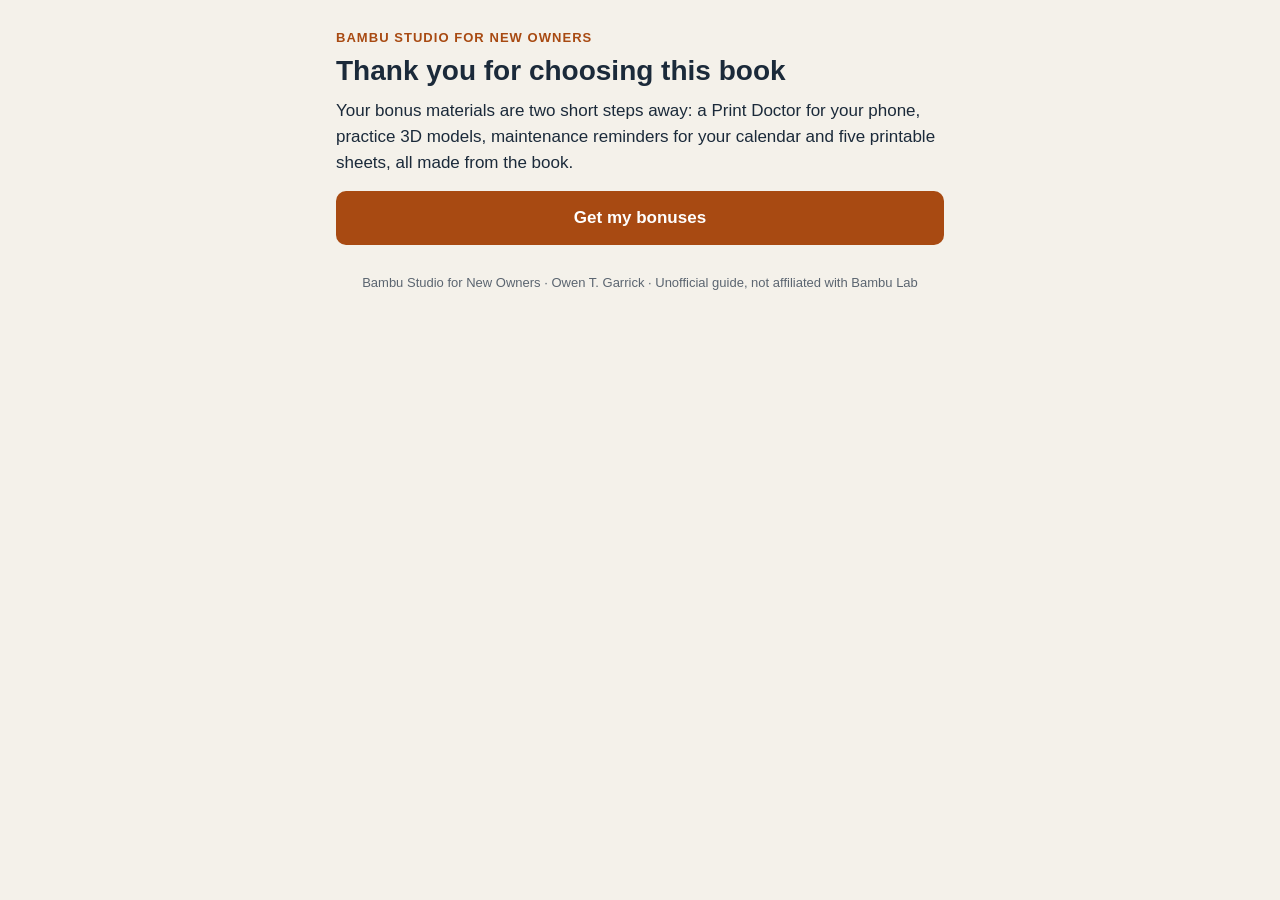
==== site/index.html @ 18ac687e "Add files via upload" ====
<!doctype html><html lang="en"><head><meta charset="utf-8"><meta name="viewport" content="width=device-width,initial-scale=1"><title>Bambu Studio for New Owners · Bonus</title><link rel="stylesheet" href="style.css"></head><body><main>
<div class="kick">Bambu Studio for New Owners</div>
<h1>Thank you for choosing this book</h1>
<p>Your bonus materials are two short steps away: a Print Doctor for your phone, practice 3D models, maintenance reminders for your calendar and five printable sheets, all made from the book.</p>
<a class="btn" href="review.html">Get my bonuses</a>
<footer>Bambu Studio for New Owners · Owen T. Garrick · Unofficial guide, not affiliated with Bambu Lab</footer>
</main></body></html>
---- site/style.css ----
:root{--bg:#F4F1EA;--ink:#1B2A3A;--acc:#A84A12;--card:#fff;--line:#d8d2c6;--mute:#5b6570}
*{box-sizing:border-box}body{margin:0;background:var(--bg);color:var(--ink);font:17px/1.55 -apple-system,Segoe UI,Roboto,Helvetica,Arial,sans-serif}
main{max-width:640px;margin:0 auto;padding:28px 16px 40px}
.kick{color:var(--acc);font-weight:700;font-size:13px;letter-spacing:.08em;text-transform:uppercase}
h1{font-size:28px;line-height:1.2;margin:6px 0 10px}h2{font-size:20px;margin:0 0 6px}
p{margin:0 0 14px}.mute{color:var(--mute)}
.btn{display:block;width:100%;text-align:center;min-height:54px;padding:14px;border-radius:10px;background:var(--acc);color:#fff;font-weight:700;text-decoration:none;border:0;font-size:17px;cursor:pointer;margin:10px 0}
.btn.alt{background:#fff;color:var(--ink);border:2px solid var(--ink)}
.card{background:var(--card);border:1px solid var(--line);border-radius:12px;padding:16px;margin:0 0 14px}
.card .btn{margin-bottom:0}
.locked .card{opacity:.45;pointer-events:none;filter:grayscale(1)}
.lock{background:#fff;border-left:4px solid var(--acc);border-radius:8px;padding:12px 14px;font-size:15px;margin:0 0 16px}
.steps{font-size:14px;color:var(--mute);margin-bottom:8px}
footer{margin-top:28px;font-size:13px;color:var(--mute);text-align:center}
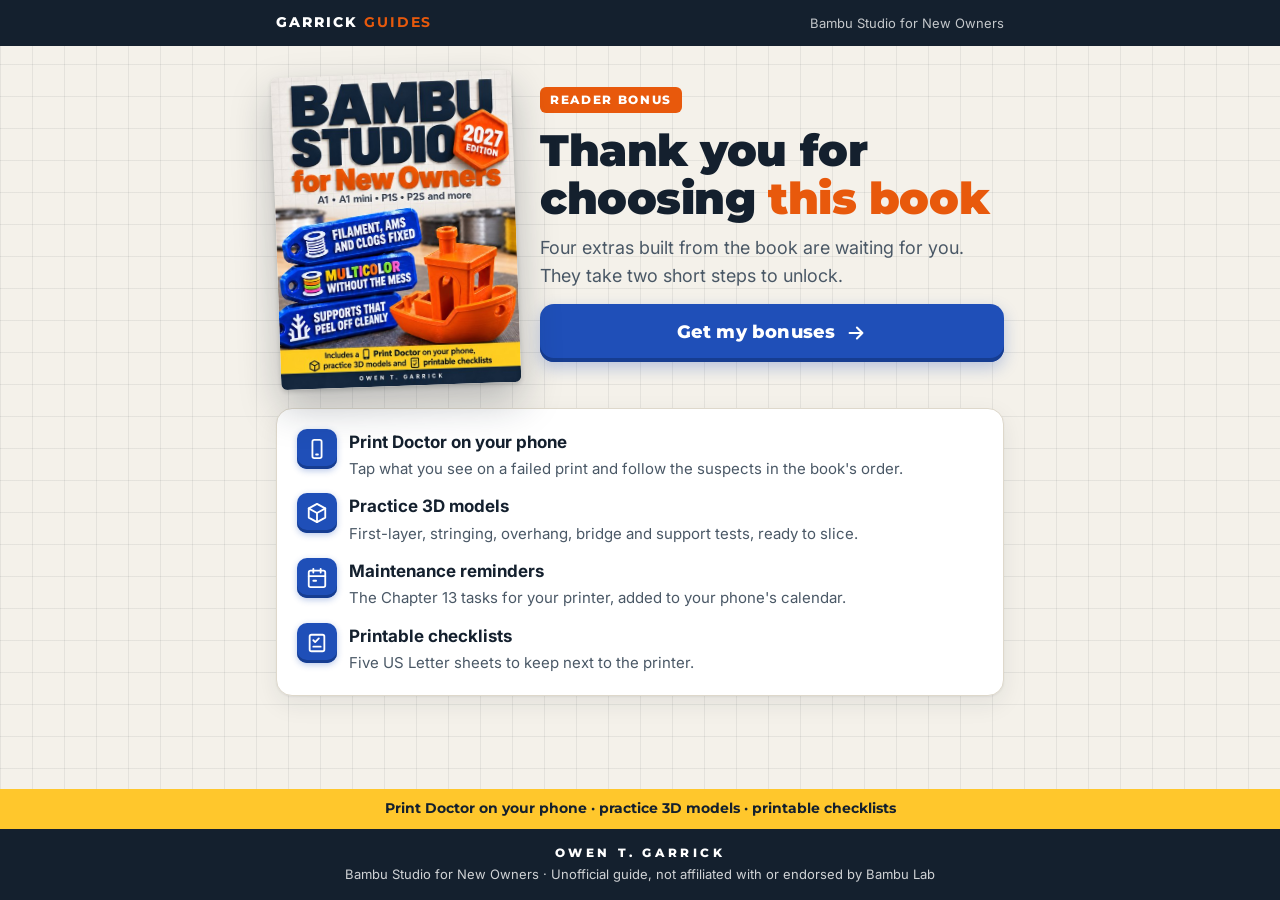
==== commit 31c88d37: "Restyle bonus site to match the cover" ====
--- a/site/index.html
+++ b/site/index.html
@@ -1,7 +1,28 @@
-<!doctype html><html lang="en"><head><meta charset="utf-8"><meta name="viewport" content="width=device-width,initial-scale=1"><title>Bambu Studio for New Owners · Bonus</title><link rel="stylesheet" href="style.css"></head><body><main>
-<div class="kick">Bambu Studio for New Owners</div>
-<h1>Thank you for choosing this book</h1>
-<p>Your bonus materials are two short steps away: a Print Doctor for your phone, practice 3D models, maintenance reminders for your calendar and five printable sheets, all made from the book.</p>
-<a class="btn" href="review.html">Get my bonuses</a>
-<footer>Bambu Studio for New Owners · Owen T. Garrick · Unofficial guide, not affiliated with Bambu Lab</footer>
-</main></body></html>
+<!doctype html><html lang="en"><head><meta charset="utf-8"><meta name="viewport" content="width=device-width,initial-scale=1">
+<title>Bambu Studio for New Owners · Bonus materials</title><meta name="description" content="Bonus materials for the book Bambu Studio for New Owners by Owen T. Garrick.">
+<meta property="og:title" content="Bambu Studio for New Owners: bonus materials"><meta property="og:image" content="og.jpg">
+<link rel="icon" href="data:image/svg+xml,%3Csvg xmlns='http://www.w3.org/2000/svg' viewBox='0 0 32 32'%3E%3Cpath d='M16 2l12 7v14l-12 7-12-7V9z' fill='%23E8590C'/%3E%3C/svg%3E">
+<link rel="stylesheet" href="style.css"></head><body>
+<div class="topbar"><div class="in"><span class="brand">Garrick <b>Guides</b></span><span class="book">Bambu Studio for New Owners</span></div></div>
+<main>
+<section class="hero">
+<img class="cover" src="cover.jpg" width="240" height="312" alt="Cover of Bambu Studio for New Owners">
+<div>
+<span class="kick">Reader bonus</span>
+<h1>Thank you for choosing <em>this book</em></h1>
+<p class="lead">Four extras built from the book are waiting for you. They take two short steps to unlock.</p>
+<a class="btn" href="review.html">Get my bonuses <svg viewBox="0 0 24 24"><path d="M5 12h14M13 6l6 6-6 6"/></svg></a>
+</div>
+</section>
+<div class="panel">
+<ul class="list">
+<li><span class="ico"><svg viewBox="0 0 24 24"><rect x="7" y="2" width="10" height="20" rx="2"/><path d="M11 18h2"/></svg></span><div><b>Print Doctor on your phone</b><span>Tap what you see on a failed print and follow the suspects in the book's order.</span></div></li>
+<li><span class="ico"><svg viewBox="0 0 24 24"><path d="M12 2l9 5v10l-9 5-9-5V7z"/><path d="M12 22V12M21 7l-9 5-9-5"/></svg></span><div><b>Practice 3D models</b><span>First-layer, stringing, overhang, bridge and support tests, ready to slice.</span></div></li>
+<li><span class="ico"><svg viewBox="0 0 24 24"><rect x="3" y="4" width="18" height="18" rx="2"/><path d="M16 2v4M8 2v4M3 10h18M8 15h3"/></svg></span><div><b>Maintenance reminders</b><span>The Chapter 13 tasks for your printer, added to your phone's calendar.</span></div></li>
+<li><span class="ico"><svg viewBox="0 0 24 24"><rect x="4" y="3" width="16" height="18" rx="2"/><path d="M8 9l2 2 4-4M8 16h8"/></svg></span><div><b>Printable checklists</b><span>Five US Letter sheets to keep next to the printer.</span></div></li>
+</ul>
+</div>
+</main>
+<div class="strip">Print Doctor on your phone · practice 3D models · printable checklists</div>
+<footer><span class="who">OWEN T. GARRICK</span>Bambu Studio for New Owners · Unofficial guide, not affiliated with or endorsed by Bambu Lab</footer>
+</body></html>
--- a/site/style.css
+++ b/site/style.css
@@ -1,14 +1,120 @@
-:root{--bg:#F4F1EA;--ink:#1B2A3A;--acc:#A84A12;--card:#fff;--line:#d8d2c6;--mute:#5b6570}
-*{box-sizing:border-box}body{margin:0;background:var(--bg);color:var(--ink);font:17px/1.55 -apple-system,Segoe UI,Roboto,Helvetica,Arial,sans-serif}
-main{max-width:640px;margin:0 auto;padding:28px 16px 40px}
-.kick{color:var(--acc);font-weight:700;font-size:13px;letter-spacing:.08em;text-transform:uppercase}
-h1{font-size:28px;line-height:1.2;margin:6px 0 10px}h2{font-size:20px;margin:0 0 6px}
-p{margin:0 0 14px}.mute{color:var(--mute)}
-.btn{display:block;width:100%;text-align:center;min-height:54px;padding:14px;border-radius:10px;background:var(--acc);color:#fff;font-weight:700;text-decoration:none;border:0;font-size:17px;cursor:pointer;margin:10px 0}
-.btn.alt{background:#fff;color:var(--ink);border:2px solid var(--ink)}
-.card{background:var(--card);border:1px solid var(--line);border-radius:12px;padding:16px;margin:0 0 14px}
-.card .btn{margin-bottom:0}
-.locked .card{opacity:.45;pointer-events:none;filter:grayscale(1)}
-.lock{background:#fff;border-left:4px solid var(--acc);border-radius:8px;padding:12px 14px;font-size:15px;margin:0 0 16px}
-.steps{font-size:14px;color:var(--mute);margin-bottom:8px}
-footer{margin-top:28px;font-size:13px;color:var(--mute);text-align:center}
+@import url('https://fonts.googleapis.com/css2?family=Montserrat:wght@600;700;800;900&family=Inter:wght@400;500;600;700&display=swap');
+
+:root{
+  --paper:#F4F1EA; --grid:rgba(20,32,46,.07);
+  --navy:#14202E; --ink:#1B2A3A; --ink-2:#4A5866;
+  --orange:#E8590C; --orange-dk:#C2410C; --cobalt:#1F4FB8; --cobalt-dk:#163D91;
+  --yellow:#FFC72C; --card:#FFFFFF; --line:#DED8CB;
+  --radius:16px; --shadow:0 1px 2px rgba(20,32,46,.06),0 8px 24px rgba(20,32,46,.08);
+}
+*{box-sizing:border-box}
+html{-webkit-text-size-adjust:100%}
+body{margin:0;color:var(--ink);font:17px/1.55 Inter,-apple-system,"Segoe UI",Roboto,Helvetica,Arial,sans-serif;
+  background-color:var(--paper);
+  background-image:linear-gradient(var(--grid) 1px,transparent 1px),linear-gradient(90deg,var(--grid) 1px,transparent 1px);
+  background-size:32px 32px;}
+h1,h2,h3,.brand,.btn,.step-label{font-family:Montserrat,Inter,sans-serif}
+a{color:var(--cobalt)}
+
+/* top bar */
+.topbar{background:var(--navy);color:#fff}
+.topbar .in{max-width:760px;margin:0 auto;padding:12px 16px;display:flex;align-items:center;gap:10px}
+.brand{font-weight:800;font-size:14px;letter-spacing:.14em;text-transform:uppercase}
+.brand b{color:var(--orange)}
+.topbar .book{margin-left:auto;font-size:13px;opacity:.75;text-align:right}
+
+main{max-width:760px;margin:0 auto;padding:28px 16px 48px}
+.kick{display:inline-block;font:800 12px/1 Montserrat,sans-serif;letter-spacing:.14em;text-transform:uppercase;color:#fff;background:var(--orange);padding:7px 10px;border-radius:6px}
+h1{font-weight:900;font-size:clamp(30px,6vw,44px);line-height:1.08;letter-spacing:-.01em;margin:14px 0 12px;color:var(--navy)}
+h1 em{font-style:normal;color:var(--orange)}
+h2{font-weight:800;font-size:21px;line-height:1.25;margin:0 0 6px;color:var(--navy)}
+p{margin:0 0 14px}
+.lead{font-size:18px;color:var(--ink-2)}
+.mute{color:var(--ink-2);font-size:14px}
+
+/* hero */
+.hero{display:grid;gap:24px;align-items:center}
+@media(min-width:720px){.hero{grid-template-columns:240px 1fr}}
+.cover{width:100%;max-width:240px;margin:0 auto;display:block;border-radius:6px;
+  box-shadow:0 2px 4px rgba(0,0,0,.15),0 18px 40px rgba(20,32,46,.28);transform:rotate(-2deg)}
+
+/* panels */
+.panel{background:var(--card);border:1px solid var(--line);border-radius:var(--radius);box-shadow:var(--shadow);padding:20px;margin:22px 0}
+.list{list-style:none;margin:0;padding:0;display:grid;gap:12px}
+.list li{display:flex;gap:12px;align-items:flex-start}
+.ico{flex:none;width:40px;height:40px;border-radius:10px;background:var(--cobalt);display:grid;place-items:center;
+  box-shadow:inset 0 -3px 0 var(--cobalt-dk),0 2px 6px rgba(31,79,184,.3)}
+.ico svg{width:22px;height:22px;stroke:#fff;fill:none;stroke-width:2;stroke-linecap:round;stroke-linejoin:round}
+.list b{display:block;color:var(--navy)}
+.list span{font-size:15px;color:var(--ink-2)}
+
+/* steps */
+.steps{display:flex;align-items:center;gap:10px;margin:0 0 6px}
+.dot{width:30px;height:30px;border-radius:50%;display:grid;place-items:center;font:800 14px Montserrat,sans-serif;background:#fff;border:2px solid var(--line);color:var(--ink-2)}
+.dot.on{background:var(--orange);border-color:var(--orange);color:#fff}
+.dot.done{background:var(--cobalt);border-color:var(--cobalt);color:#fff}
+.bar{flex:1;height:4px;border-radius:4px;background:var(--line);max-width:120px}
+.bar.done{background:var(--cobalt)}
+.step-label{font-weight:700;font-size:13px;letter-spacing:.1em;text-transform:uppercase;color:var(--ink-2)}
+
+/* buttons */
+.btn{display:flex;align-items:center;justify-content:center;gap:10px;width:100%;min-height:58px;padding:14px 20px;margin:12px 0;
+  border:0;border-radius:14px;font-weight:800;font-size:18px;letter-spacing:.01em;text-decoration:none;cursor:pointer;
+  color:#fff;background:var(--cobalt);box-shadow:inset 0 -4px 0 var(--cobalt-dk),0 6px 16px rgba(31,79,184,.28);transition:transform .15s,box-shadow .15s}
+.btn:hover{transform:translateY(-1px)}
+.btn:active{transform:translateY(2px);box-shadow:inset 0 -2px 0 var(--cobalt-dk),0 2px 8px rgba(31,79,184,.25)}
+.btn:focus-visible{outline:3px solid var(--yellow);outline-offset:3px}
+.btn.ghost{background:#fff;color:var(--navy);box-shadow:inset 0 0 0 2px var(--navy)}
+.btn.small{min-height:50px;font-size:16px;margin:8px 0 0}
+.btn svg{width:22px;height:22px;stroke:currentColor;fill:none;stroke-width:2.2;stroke-linecap:round;stroke-linejoin:round}
+
+/* the shiny review button */
+.btn.shine{position:relative;overflow:hidden;font-size:19px;color:#fff;
+  background:linear-gradient(180deg,#FF7A2E 0%,var(--orange) 55%,var(--orange-dk) 100%);
+  box-shadow:inset 0 -4px 0 #9A3412,0 8px 22px rgba(232,89,12,.42);
+  animation:float 2.6s ease-in-out infinite}
+.btn.shine::after{content:"";position:absolute;top:-60%;left:-40%;width:35%;height:220%;
+  background:linear-gradient(90deg,transparent,rgba(255,255,255,.75),transparent);transform:rotate(20deg);
+  animation:sweep 2.8s ease-in-out infinite}
+.btn.shine .star{display:inline-block;animation:twinkle 1.4s ease-in-out infinite}
+@keyframes sweep{0%{left:-45%}55%,100%{left:130%}}
+@keyframes float{0%,100%{transform:translateY(0) scale(1)}50%{transform:translateY(-3px) scale(1.02)}}
+@keyframes twinkle{0%,100%{opacity:1;transform:scale(1)}50%{opacity:.55;transform:scale(.8)}}
+
+.reveal{display:none}
+.reveal.show{display:block;animation:pop .45s ease-out}
+@keyframes pop{from{opacity:0;transform:translateY(8px)}to{opacity:1;transform:none}}
+
+/* bonus cards */
+.cards{display:grid;gap:16px}
+@media(min-width:720px){.cards{grid-template-columns:1fr 1fr}}
+.card{background:#fff;border:1px solid var(--line);border-radius:var(--radius);box-shadow:var(--shadow);overflow:hidden;display:flex;flex-direction:column}
+.card .head{background:linear-gradient(180deg,#2A5CCB,var(--cobalt));color:#fff;padding:14px 16px;display:flex;gap:12px;align-items:center}
+.card .head svg{width:26px;height:26px;stroke:#fff;fill:none;stroke-width:2;stroke-linecap:round;stroke-linejoin:round;flex:none}
+.card .head h2{color:#fff;margin:0;font-size:19px}
+.card .body{padding:16px;display:flex;flex-direction:column;flex:1}
+.card .body p{font-size:15px;color:var(--ink-2)}
+.card .body .btn{margin-top:auto}
+.card.wide{grid-column:1/-1}
+.files{display:grid;gap:8px}
+@media(min-width:720px){.files{grid-template-columns:1fr 1fr}}
+.file{display:flex;align-items:center;gap:10px;min-height:52px;padding:10px 14px;border:1px solid var(--line);border-radius:12px;text-decoration:none;color:var(--navy);font-weight:600;background:#FBFAF6}
+.file:hover{border-color:var(--cobalt)}
+.file svg{width:20px;height:20px;stroke:var(--orange);fill:none;stroke-width:2;flex:none}
+.locked .card{filter:grayscale(1);opacity:.45;pointer-events:none}
+.lockbox{background:var(--navy);color:#fff;border-radius:var(--radius);padding:18px;margin:0 0 20px;box-shadow:var(--shadow)}
+.lockbox p{margin:0 0 6px;color:#fff}
+
+/* bottom strip like the cover */
+.strip{background:var(--yellow);color:var(--navy);font:700 14px/1.4 Montserrat,sans-serif;text-align:center;padding:10px 16px}
+footer{background:var(--navy);color:rgba(255,255,255,.8);font-size:13px;text-align:center;padding:16px}
+footer .who{font:800 12px Montserrat,sans-serif;letter-spacing:.3em;color:#fff;display:block;margin-bottom:4px}
+
+@media(prefers-reduced-motion:reduce){
+  .btn.shine,.btn.shine::after,.btn.shine .star,.reveal.show{animation:none}
+}
+body{min-height:100vh;display:flex;flex-direction:column}
+main{flex:1;width:100%}
+@media(max-width:420px){.btn.shine{font-size:17px;padding:14px 14px}}
+.nudge{border-left:5px solid var(--orange)}
+.nudge .btn.small{margin-top:10px}
